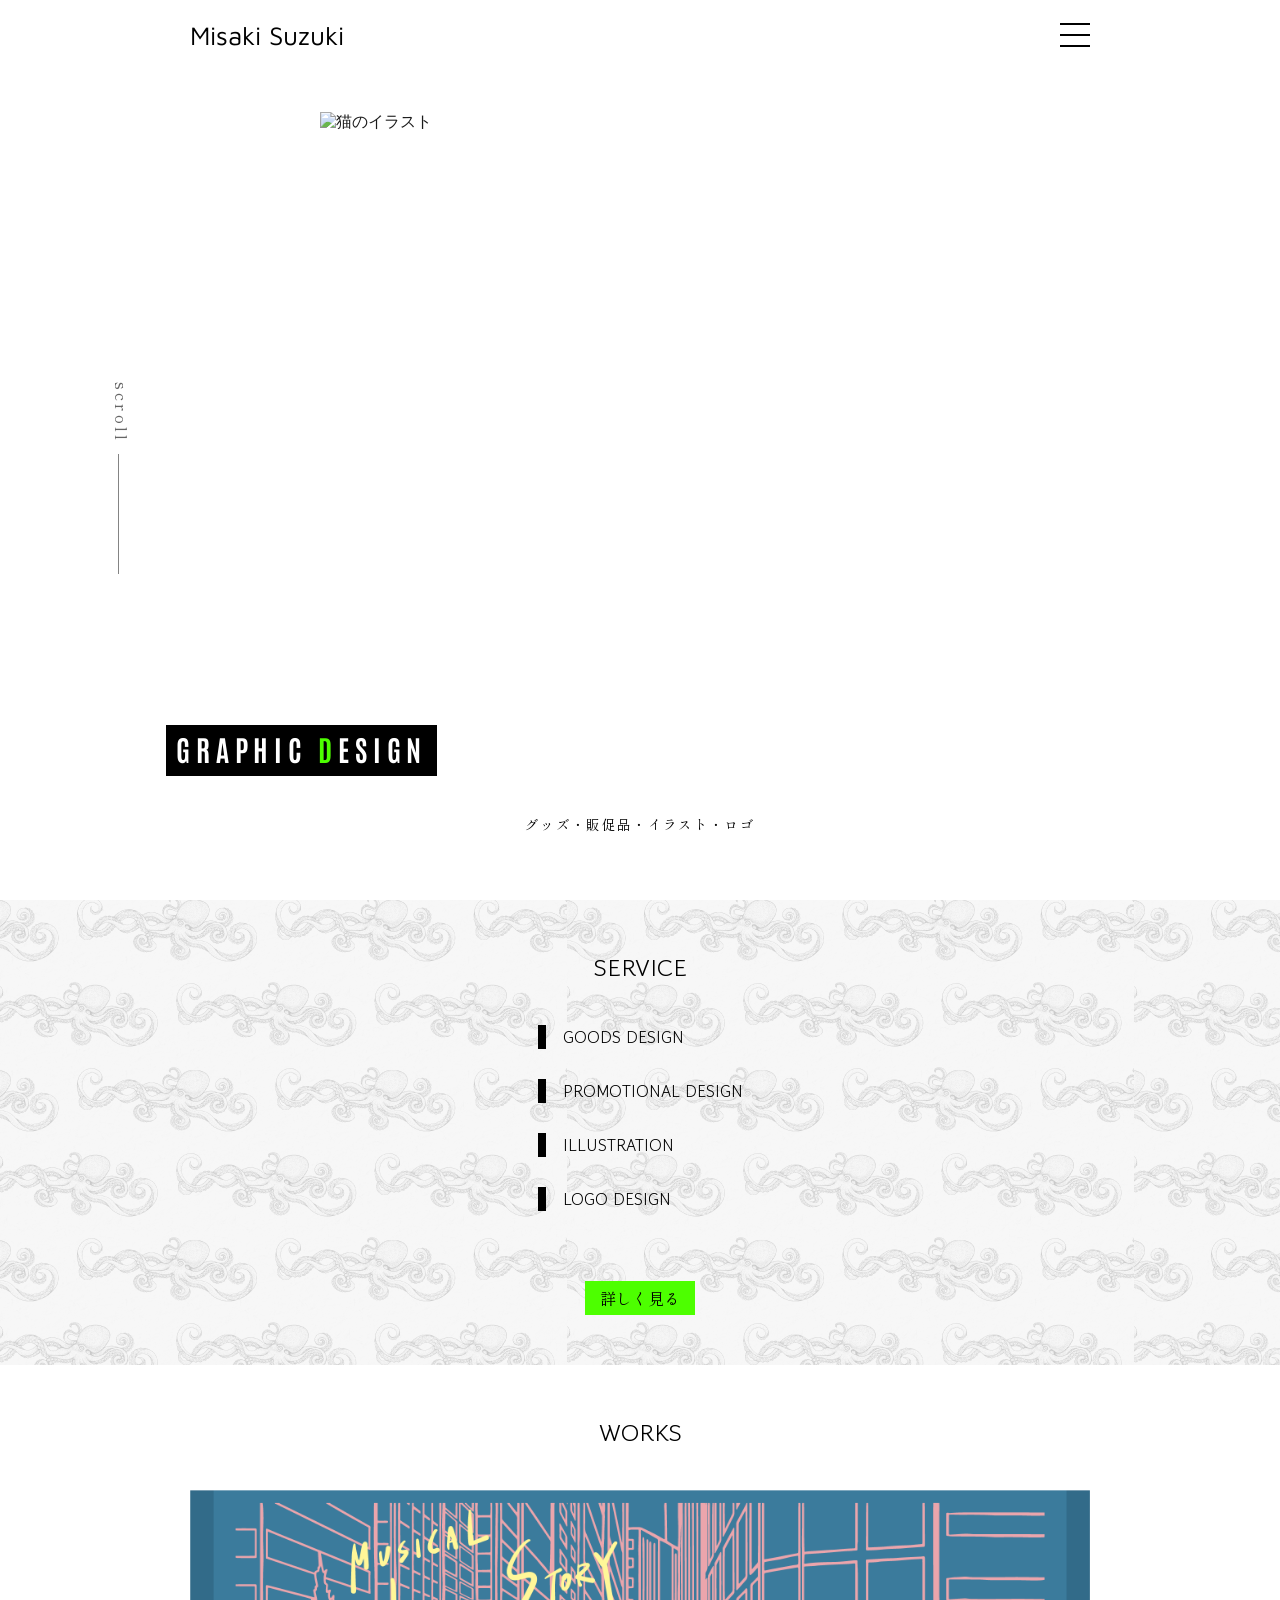
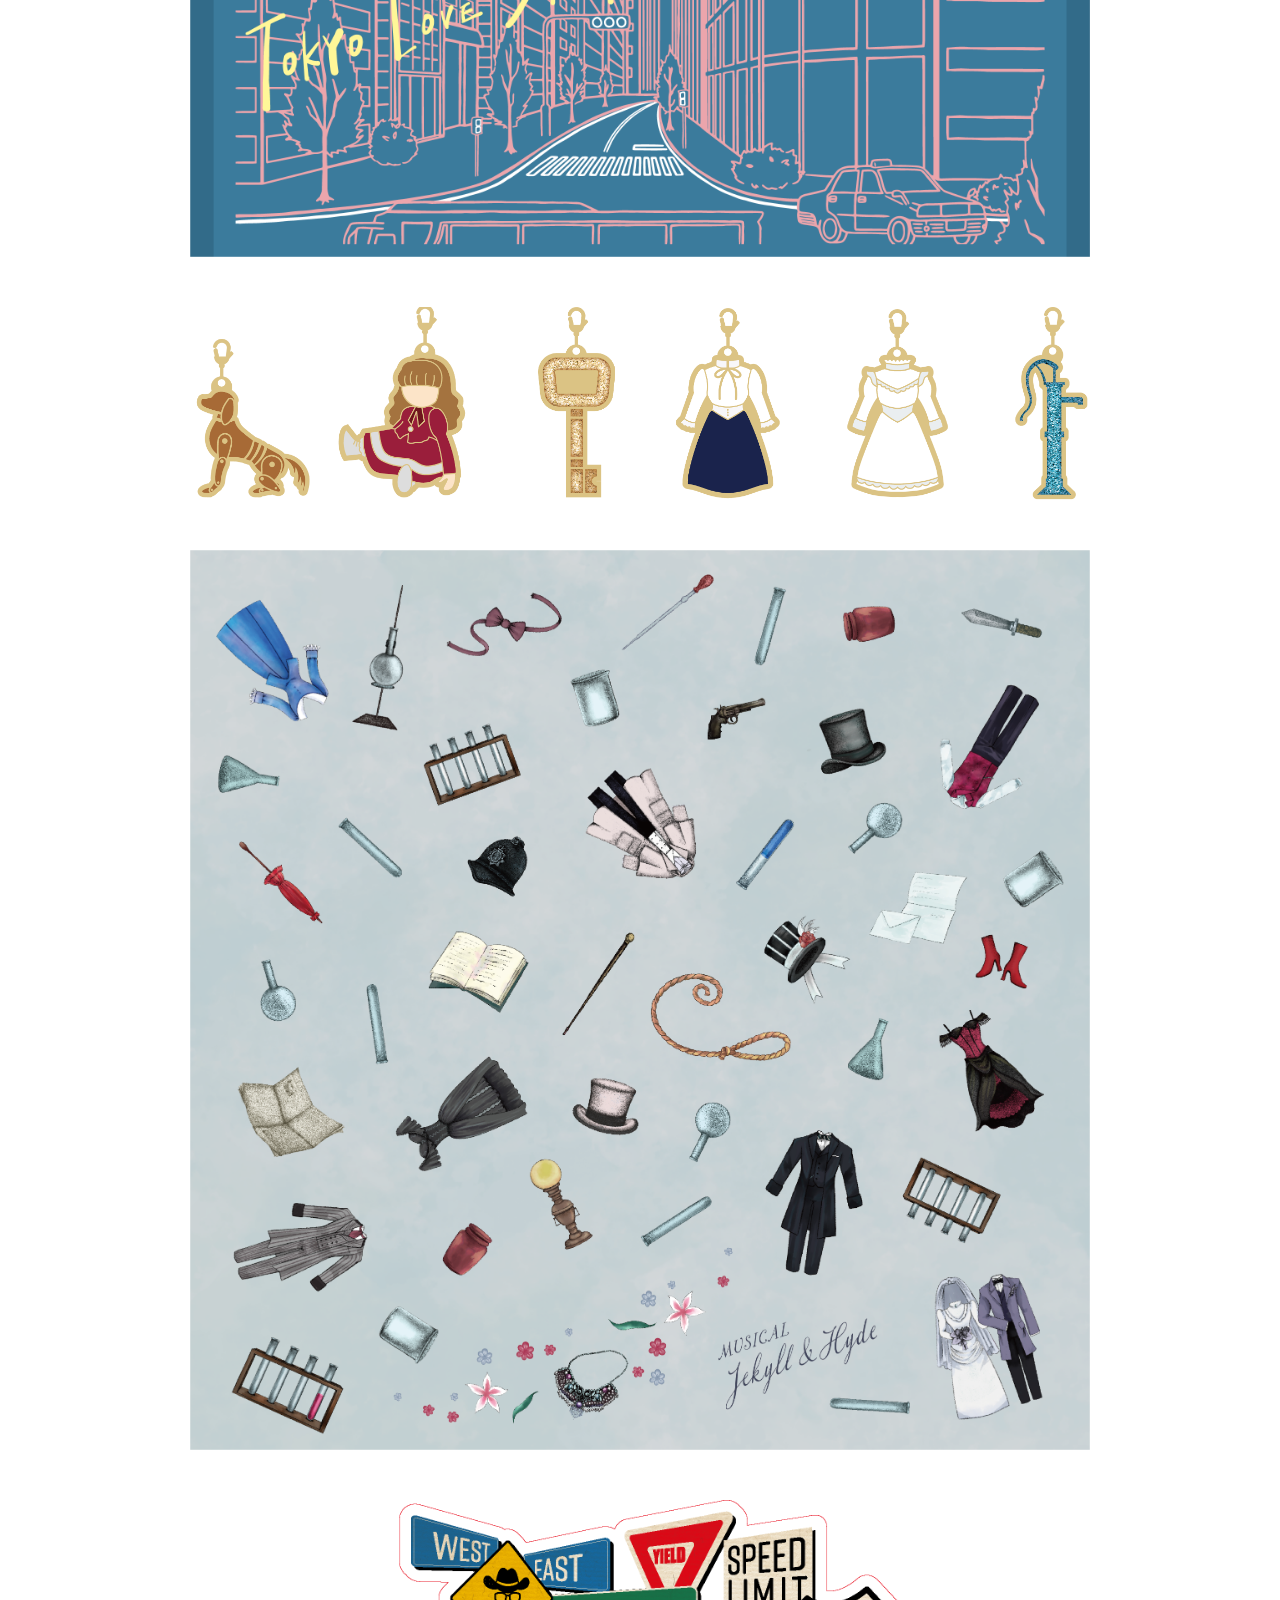
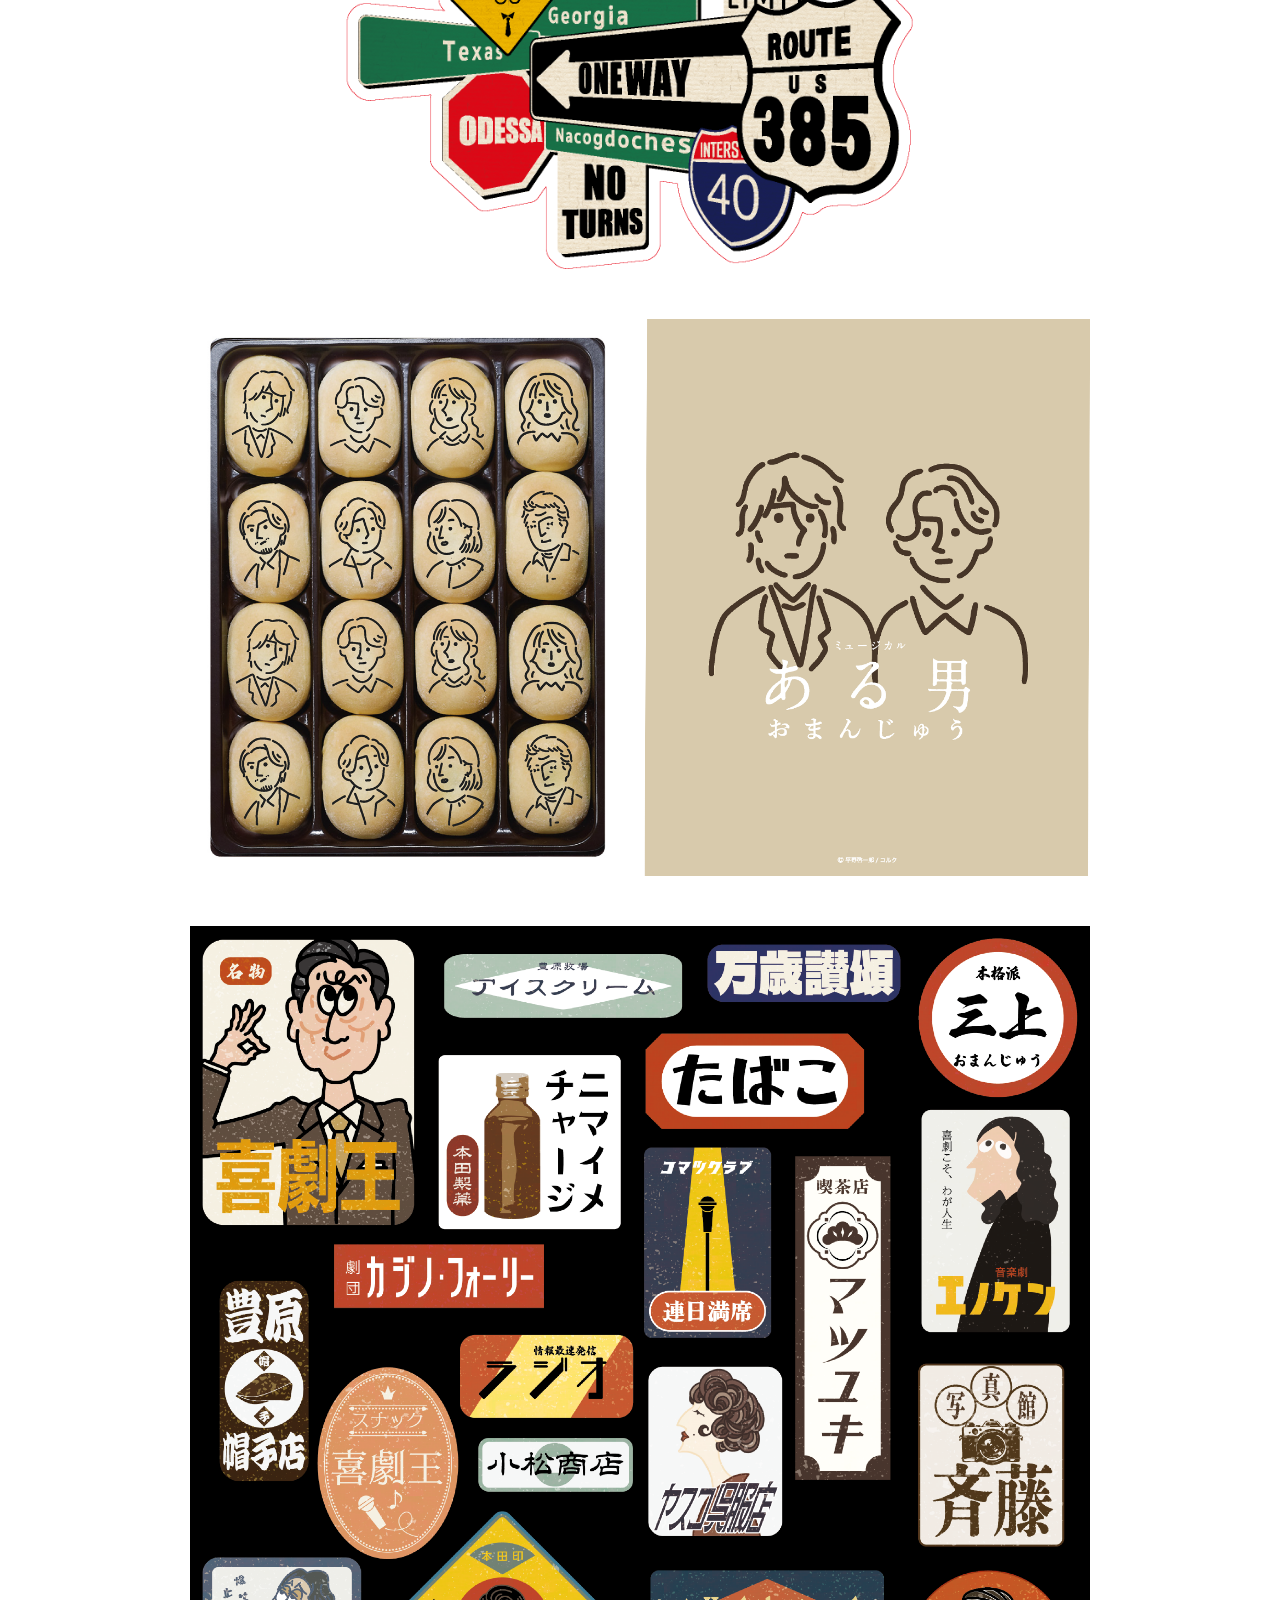
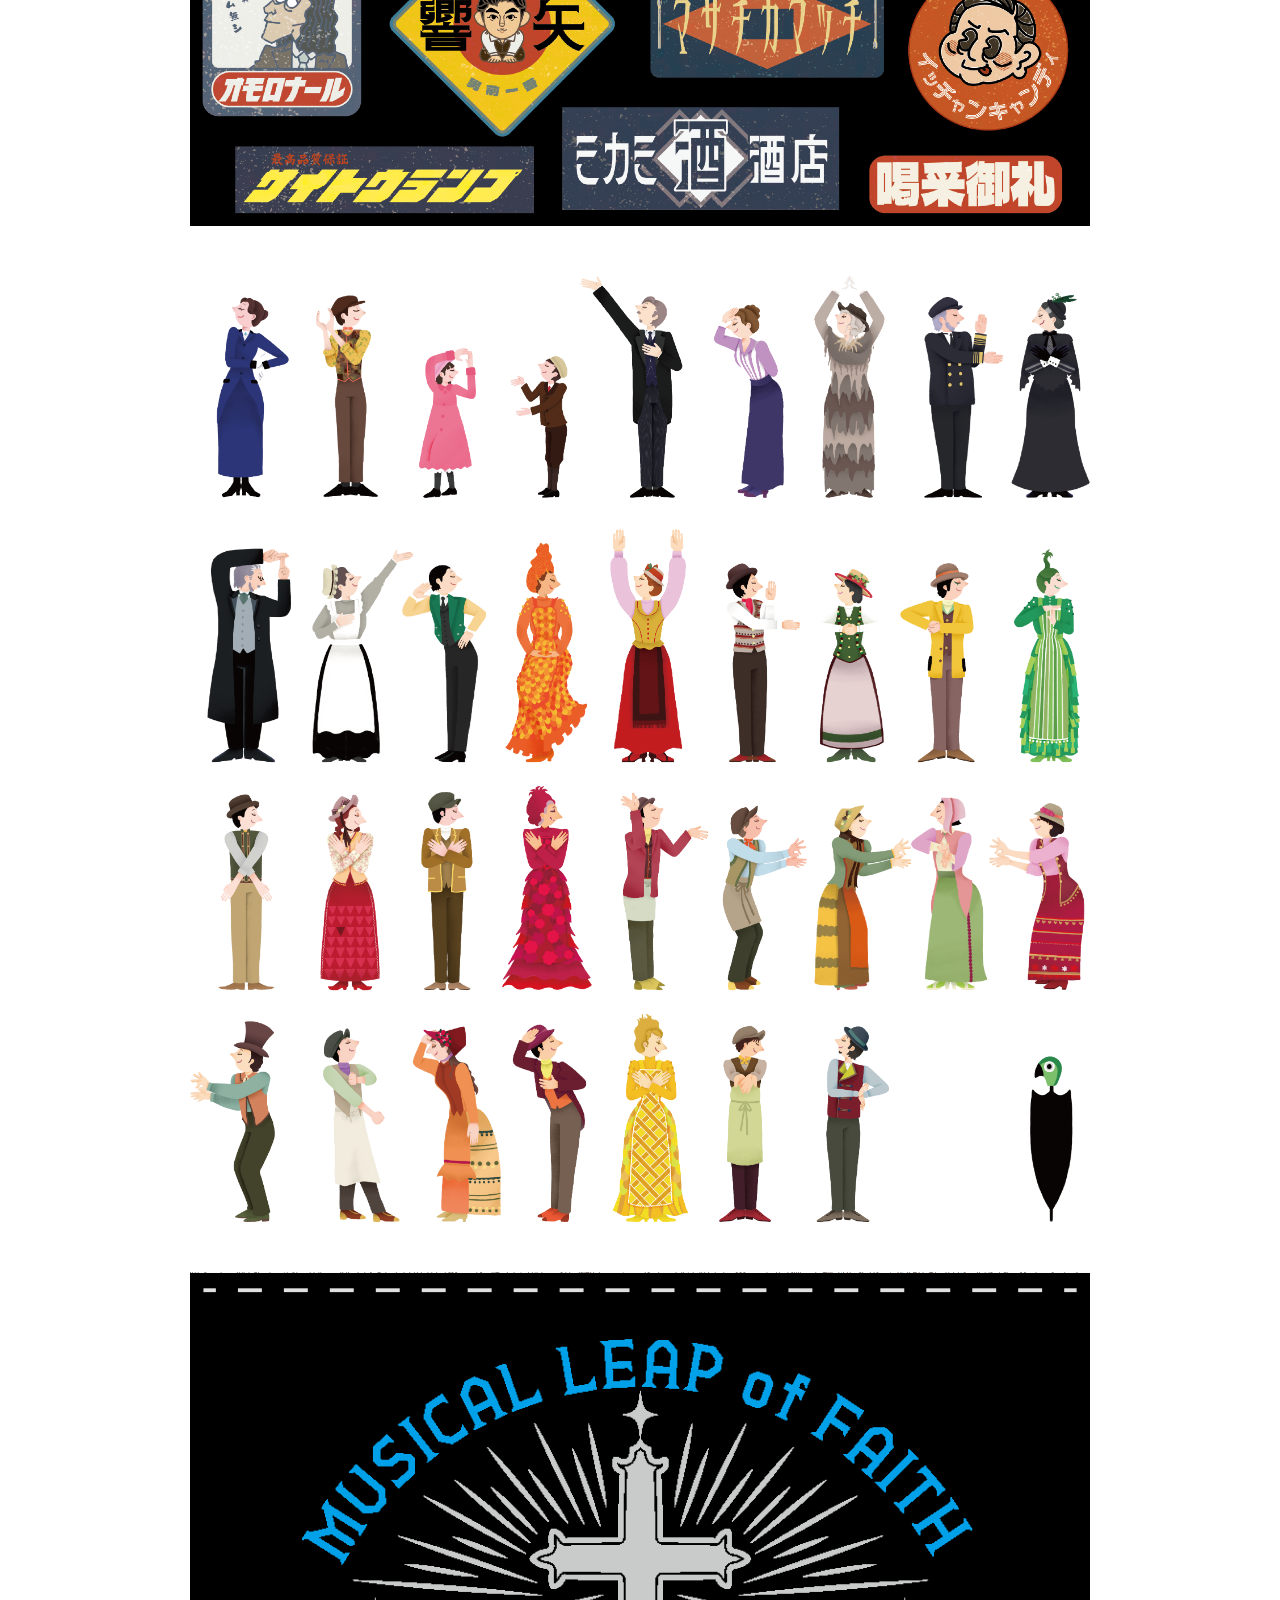
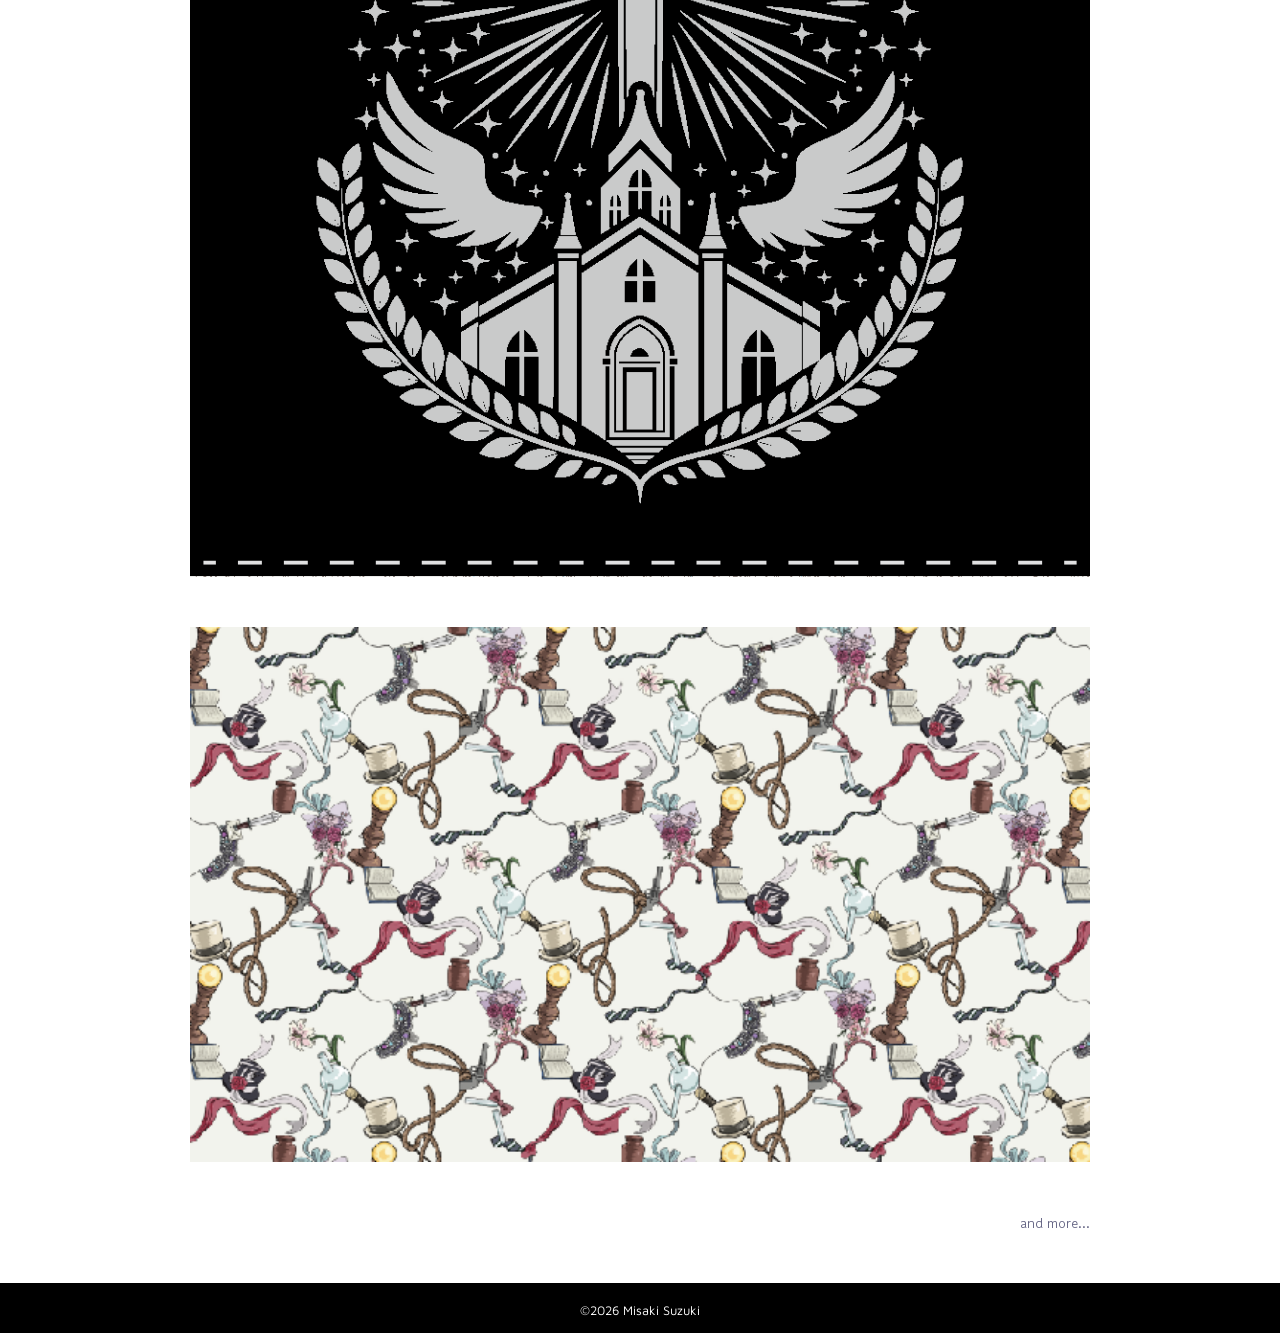
==== index.html @ 07733f3e "Add files via upload" ====
<!DOCTYPE html>
<html lang="ja">
<head>
	<meta charset="UTF-8">
	<meta name="viewport" content="width=device-width, initial-scale=1.0">
	<meta name="description" content="">
	<meta name="keywords" content="">
	<title>Misaki Suzuki</title>

	<!-- Google Font -->
	<link href="https://fonts.googleapis.com/css2?family=Maven+Pro:wght@400..900&family=Source+Sans+3:ital,wght@0,200..900;1,200..900&family=Antonio:wght@100..700&family=Gowun+Dodum&family=Shippori+Mincho&family=Bellefair&display=swap" rel="stylesheet">

	<script src="https://kit.fontawesome.com/6f34c24e6b.js" crossorigin="anonymous"></script>
	<link rel="stylesheet" href="css/sryle.css">
</head>

<body>
	<!-- ＊＊＊＊＊＊＊＊＊＊＊＊ヘッダー領域＊＊＊＊＊＊＊＊＊＊＊＊ -->
	<header class="header">
		<div class="common-container header-container">
			<div class="site">
				<a href="index.html">
					<h1 class="font-maven">Misaki&nbsp;Suzuki</h1>
				</a>
			</div><!--/.site-->

			<nav class="main-nav" id="main-nav">
				<ul>
					<li><a href="index.html">Home</a></li>
					<li><a href="#service">Service</a></li>
					<li><a href="#works">Works</a></li>
					<li><a href="about.html">About</a></li>
					<li><a href="#flow">制作のながれ</a></li>
					<li><a href="contact/index.html">お問い合わせ</a></li>
				</ul>
			</nav>

			<button class="nav-btn" id="nav-btn">
				<a href="https://www.instagram.com/msk_artworks/"><i class="fa-brands fa-instagram"></i></a>
				<div class="hamburger">
					<span></span>
					<span></span>
					<span></span>
				</div>
			</button><!--/.nav-btn-->
		</div><!-- /.header-container -->
	</header>
	<!-- ＊＊＊＊＊＊＊＊＊＊＊＊ヒーロー領域＊＊＊＊＊＊＊＊＊＊＊＊ -->
	<section class="hero">
		<div class="hero-image-container">
			<img src="images/hero.jpg" alt="猫のイラスト" class="hero-image">
		</div>
		<div class="title-bnr">
			<span class="font-antonio">
				GRAPHIC&nbsp;<span class="font-antonio accent-green">D</span>ESIGN
			</span>
		</div>
		<p class="sub-text">
			グッズ・販促品・イラスト・ロゴ
		</p>

		<div class="scroll">
  		<span>scroll</span>
  	</div>
	</section><!--/.hero-->


	<!-- ＊＊＊＊＊＊＊＊＊＊＊＊サービス内容＊＊＊＊＊＊＊＊＊＊＊＊ -->
	<section class="service" id="service">
		<div class="common-container">
			<h2 class="font-gowun">
				SERVICE
			</h2>
			<ul class="service-list">
				<li>
					<a href="">
						<span class="font-gowun">GOODS&nbsp;DESIGN</span>
					</a>
				</li>
				<li>
					<a href="">
						<span class="font-gowun">PROMOTIONAL&nbsp;DESIGN</span>
					</a>
				</li>
				<li>
					<a href="">
						<span class="font-gowun">ILLUSTRATION</span>
					</a>
				</li>
				<li>
					<a href="">
						<span class="font-gowun">LOGO&nbsp;DESIGN</span>
					</a>
				</li>
			</ul>
			<div class="service-btn">
				<a href="#" class="font-shippori">詳しく見る</a>
			</div>
		</div>
	</section>


	<!-- ＊＊＊＊＊＊＊＊＊＊＊＊実績一覧＊＊＊＊＊＊＊＊＊＊＊＊ -->	<section class="works" id="works">
		<div class="common-container">
			<h2 class="font-gowun">WORKS</h2>
			
			<div class="works-item">
				<img src="images/TLS_towel.webp" alt="">
				<img src="images/MW2022_charm.webp" alt="">
				<img src="images/JH2023_handkerchief.webp" alt="">
				<img src="images/odessa2024_sticker.webp" alt="">
				<img src="images/aman2025_omanju.webp" alt="">
				<img src="images/enoken2025_bag.webp" alt="">
				<img src="images/MP2026_goods.webp" alt="">
				<img src="images/LOF2026.webp" alt="">
				<img src="images/J&H2026_handkerchief.webp" alt="">
			</div>

			<div class="more-link">
				<a href="#" class="font-gowun">and more...</a>
			</div>
		</div>
	</section>
	


		<!-- ＊＊＊＊＊＊＊＊＊＊＊＊制作の流れ＊＊＊＊＊＊＊＊＊＊＊＊ -->
	<!-- <section class="flow" id="flow">
		<div class=" flow common-container">
			<h2 class="font-shippori">
				制作の流れ
			</h2>
			<div class="process-items">
				<p>
					1. 説明が入ります
				</p>
				<p>
					2. 説明が入ります
				</p>
				<p>
					3. 説明が入ります
				</p>
				<p>
					4. 説明が入ります
				</p>
			</div>
		</div>
		
	</section> -->

	<!-- ＊＊＊＊＊＊＊＊＊＊＊＊CV（お問い合わせ）＊＊＊＊＊＊＊＊＊＊＊＊ -->
	<!-- <section class="cv-section">
  <div class="cv-container">
    <p class="cv-text">
			お気軽に<br>
			お問い合わせください
		</p>
    <div class="cv-btn-wrap">
      <a href="contact/index.html" class="cv-btn">無料見積</a>
    </div>
  </div>
</section> -->


	<!-- ＊＊＊＊＊＊＊＊＊＊＊＊フッター領域＊＊＊＊＊＊＊＊＊＊＊＊ -->
	<footer class="footer">
		<div class="footer-container">
			<p class="copyright">&copy;2026&nbsp;Misaki&nbsp;Suzuki</p>
		</div>
	</footer>

	<!-- ＊＊＊＊＊＊＊＊＊＊＊＊Topに戻るボタン＊＊＊＊＊＊＊＊＊＊＊＊ -->
	<a href="#top" class="back-to-top font-bellefair">
		<span>Back to</span>
		<span>TOP</span>
	</a>

	<!-- ＊＊＊＊＊＊＊＊＊＊＊＊JavaScript読み込み＊＊＊＊＊＊＊＊＊＊＊＊ -->
	<script src="js/script.js"></script>
</body>
</html>
---- css/sryle.css ----
@charset "utf-8";

/* =========================================================
		基本項目
========================================================= */

html {
	scroll-behavior: smooth;
  /* アンカーリンクでヘッダーの高さ分を考慮して飛ぶ */
  scroll-padding-top: 70px;
}
* {
	padding: 0;
	margin: 0;
	box-sizing: border-box;
}
body, html {
	margin: 0;
	padding: 0;
	background-color: #fff;
	font-family: "Maven Pro", sans-serif;
}
.common-container {
	width: min(85%, 900px);
	margin: 0 auto;
}
h2 {
  text-align: center;
}
img {
	display: block;
}
a {
	text-decoration: none;
}
li {
  list-style-type: none;
  padding-left: 0;
}
p,
span {
  font-family: "Shippori Mincho", serif;
}


/* =========================================================
	フォント部分指定
	========================================================= */

/* Source Sans */
.font-SS {
  font-family: "Source Sans 3", sans-serif;
}
/* Maven Pro */
.font-maven {
  font-family: "Maven Pro", sans-serif;
}
/* Antonio */
.font-antonio {
  font-family: "Antonio", sans-serif;
}
/* Shippori-Mincho */
.font-shippori {
  font-family: "Shippori Mincho", serif;
  font-weight: 400;
  font-style: normal;
}
/* Gowun-dodum-regular */
.font-gowun {
  font-family: "Gowun Dodum", sans-serif;
  font-weight: 400;
  font-style: normal;
}
.font-bellefair {
  font-family: "Bellefair", serif;
  font-weight: 400;
  font-style: normal;
}


/* =========================================================
	ヘッダー領域
	========================================================= */
.header {
	height: 70px;
	background: #fff;
	position: sticky;
	top: 0;
	z-index: 100;
}
.header a {
		color: #000;
		line-height: 100%;
}
.header h1 {
	font-size: 26px;
	font-weight: 400;
}
.header-container {
	display: flex;
	justify-content: space-between;
	align-items: center;
	height: 100%;
}

.site {
	width: 10rem;
}


/* =========インスタ・ハンバーガーメニュー========= */
.nav-btn {
	display: flex;
	gap: 15px;
	padding: 0;
	border: none;
	outline: none;
	background-color: transparent;
	cursor: pointer;
	color: #000;
	font-size: 25px;
}

  /* ボタンの中のハンバーガー容器 */
.hamburger {
  position: relative;
  width: 30px;
  height: 24px;
  display: inline-block;
  vertical-align: middle;
}

/* 3本の線の共通スタイル */
.hamburger span {
  position: absolute;
  left: 0;
  width: 100%;
  height: 2px;
  background-color: #000000; /* 既存のテキスト色に合わせる */
  transition: all 0.4s; /* アニメーションの速度 */
}

/* 各線の位置 */
.hamburger span:nth-child(1) { top: 0; }
.hamburger span:nth-child(2) { top: 11px; }
.hamburger span:nth-child(3) { top: 22px; }

/* -----------------------------------------
   is-open（開いた時）の動き
   ----------------------------------------- */

/* 1本目：45度回転して「右下がり」の線に */
.is-open .hamburger span:nth-child(1) {
  transform: translateY(11px) rotate(45deg);
}

/* 2本目：透明にして消す */
.is-open .hamburger span:nth-child(2) {
  opacity: 0;
}

/* 3本目：-45度回転して「右上がり」の線に */
.is-open .hamburger span:nth-child(3) {
  transform: translateY(-11px) rotate(-45deg);
}


/* =========ナビゲーションメニュー========= */
/* 初期状態（隠しておく） */
.main-nav {
  position: fixed;
  top: 70px; /* ヘッダーの高さ */
  right: -100%; /* 画面の右外に飛ばす */
  width: 100%;
  height: calc(100vh - 70px);
  background: rgba(255, 255, 255, 0.9); /* ヘッダーと同じ色味 */
  transition: right 0.3s; /* 動きを滑らかに */
  z-index: 99;
}
/* ボタンが押された時（JavaScriptでこのクラスを付与する） */
.main-nav.is-open {
  right: 0; /* 画面内に戻す */
}
.main-nav ul {
  list-style: none;
  padding: 40px;
  text-align: center;
}
.main-nav ul li {
  margin-bottom: 30px;
}



/* =========================================================
	トップページ（ヒーロー領域）
	========================================================= */
.hero {
    position: relative;
    width: 100%;
    height: 100vh;
		height: calc(100vh - 70px);
		overflow: hidden;
		display: block;
}
/* --- 1. ヒーロー画像（右端ぴったり） --- */
.hero-image-container {
    position: absolute;
    top: 5%; /* 上部の余白 */
    right: 0;  /* 右端に固定 */
    width: 75%; /* 画面の75%を占めるサイズ */
    height: 75%;
    overflow: hidden;
}
.hero-image {
    width: 100%;
    height: 100%;
    object-fit: cover; /* 枠に合わせて切り抜き */
    display: block;
    
    /* 右からふわっとスライドイン */
    opacity: 0;
    transform: translateX(100px);
    animation: slideInRight 2s cubic-bezier(0.25, 0.46, 0.45, 0.94) forwards;
}
@keyframes slideInRight {
    to {
        opacity:0.9;
        transform: translateX(0);
    }
}
/* --- 2. GRAPHIC DESIGN（白四角＋型抜き文字） --- */
.title-bnr {
    position: absolute;
    left: 13%;   /* 左からの位置（画像と少し重なるように） */
    bottom: 15%;
    z-index: 10;
    
    background-color: #000;
    padding: 10px;
    min-width: 200px;
    text-align: center;
    /* アニメーション：下から上へマスク解除 */
    clip-path: inset(100% 0 0 0); 
    animation: revealUp 1.2s ease-out forwards;
    animation-delay: 0.5s;
}
.title-bnr span {
    font-size: 1.8rem;
    font-weight: 900;
    letter-spacing: 0.2em;
    /* 型抜きに見せるため、文字色を背景色と同じにする */
    color: #ffffff;
    display: inline-block;
    line-height: 1;
}
.title-bnr span.accent-green {
  color: #4dff00;
}
@keyframes revealUp {
    to { clip-path: inset(0 0 0 0); }
}
/* --- 3. サブテキスト --- */
.sub-text {
    position: absolute;
    bottom: 8%;
    width: 100%;
    text-align: center;
    color: #000000;
    font-size: 0.85rem;
    letter-spacing: 0.1em;
    opacity: 0;
    animation: fadeIn 1.5s ease-out forwards;
    animation-delay: 1.5s;
}
@keyframes fadeIn {
    to { opacity: 1; }
}


/* スクロールダウン */
.scroll {
  position: absolute;
  left: 8%;           /* 画像の左側に配置 */
  bottom: 55%;           /* 画像の横あたりに来るように調整 */
  writing-mode: vertical-rl;
  color: #000000;
	opacity: .6;
  font-size: 1rem;
  letter-spacing: 0.2em;
  z-index: 20;
	height: auto;
}
/* 文字（span）だけを右に3pxずらす */
.scroll span {
  display: inline-block;
  padding-left: 8px;
}

/* 線のアニメーション部分 */
.scroll::before {
  content: "";
  position: absolute;
  left: 0;
  right: 0;
  margin: auto;
  bottom: -130px;     /* 文字の下に配置 */
  width: 1px;
  height: 120px;
  background-color: #000;
	opacity: .8;
  transform-origin: top;
  animation: scroll 3s infinite;
}

/* 線のアニメーション */
@keyframes scroll {
  0% {
    transform: scale(1, 0);
    transform-origin: 0 0;
  }
  50% {
    transform: scale(1, 1);
    transform-origin: 0 0;
  }
  51% {
    transform: scale(1, 1);
    transform-origin: 0 100%;
  }
  100% {
    transform: scale(1, 0);
    transform-origin: 0 100%;
  }
}

/* =========================================================
トップページ（サービス内容）
	========================================================= */
.service {
  position: relative; /* 擬似要素の位置の基準にします */
  padding: 50px 30px;
  text-align: center;
  overflow: hidden;   /* 背景のはみ出し防止 */
}
/* 背景画像専用のレイヤーを作成 */
.service::before {
  content: "";
  position: absolute;
  top: 0;
  left: 0;
  width: 100%;
  height: 100%;
  
  /* 背景画像の設定 */
  background-image: url("../images/pattern_octopus.webp");
  background-repeat: repeat;
  
  /* モノクロ & 透明度の設定 */
  filter: grayscale(100%); /* 完全なモノクロ化 */
  opacity: 0.3;            /* 不透明度 0.3 */
  
  z-index: 0;              /* 一番背面に配置 */
}
.service h2 {
  color: #000000;
}
.service-list {
  list-style: none;
  padding: 0;
  margin: 40px auto;
  display: inline-block; /* 左揃えのリストを中央に寄せる */
  text-align: left;      /* テキストと黒棒は左揃え */
}
.service-list li {
  position: relative;
  font-family: "Gowun Dodum", sans-serif;
  color: #000000;
  margin-bottom: 30px;
  padding-left: 25px;    /* 黒い縦棒のスペース確保 */
  display: flex;
  align-items: center;
}
.service-list li::before {
content: "";
  position: absolute;
  left: 0;
  top: 50%;
  transform: translateY(-50%);
  width: 8px;           /* 縦棒の太さ */
  height: 24px;          /* 縦棒の高さ */
  background-color: #000000; /* 黒い長方形 */
}
.service-list li a {
  color: #000000;
}
/* 中身の文字やボタンを背景の上（手前）に表示させる設定 */
.service > * {
  position: relative;
  z-index: 1;
}

/* ==========「詳しく見る」ボタン========== */
.service-btn a {
  background-color: #4dff00;
  color: #000000;
  padding: 5px 15px;
  display: inline-block;
  transition: opacity .3s;
}
.service-btn a:hover {
  opacity: .8;
}


/* =========================================================
トップページ（実績一覧）
	========================================================= */
.works {
  background-color: #fff; /* 背景は白 */
  padding: 50px 0;
  text-align: center;
}
.works h2 {
  margin-bottom: 40px;
  color: #000000;
}
.works-item img {
  width: 100%;
  margin-bottom: 50px;
}
/* and more... の位置 */
.more-link {
  text-align: right;
  max-width: 900px;
  margin: 30px auto 0;
}
.more-link a {
  color: #5d5d7e;
  font-size: 0.9rem;
}


/* =========================================================
ABOUTページ
	========================================================= */
.about,
.message {
  background-color: #ffffff;
  padding: 40px 30px;
  text-align: center;
  display: flex;
  flex-direction: column;
  align-items: center;
  gap: 20px;
}
.about h2,
.message h2 {
  color: #000000;
  line-height: 1.2rem;
}
.about span.accent-green {
  color: #4dff00;
}
.my-photo {
  background-color: #fff;
  border: 1px solid #000;
  border-radius: 100%;
  width: 150px;
  height: 150px;
  overflow: hidden; /* 画像のはみ出しをカット */
  margin: 10px 0;
}
.my-photo img {
  width: 100%;
  height: 100%;
  object-fit: cover;
  display: block;
}
.about h3 {
  font-family: "Maven Pro", sans-serif;
  font-size: 1.5em;
  font-weight: 400;
}
.sub {
  font-size: .8em;
}
/* 経歴リスト（左右並び） */
.history-list {
  width: 90%;
  max-width: 420px; /* スマホ・PCで綺麗に収まる幅 */
  margin-top: 40px;
  display: flex;
  flex-direction: column;
  gap: 15px;
  text-align: left;
}

.history-item {
  display: grid;
  grid-template-columns: 40px 1fr; /* 年号の幅を固定し、右側を可変に */
  gap: 10px;
  align-items: start;
  font-size: 0.7em;
  line-height: 1.7;
}

.history-item .year {
  font-family: "Maven Pro", sans-serif;
  color: #333333;
  padding-top: 1px; /* テキストの高さ微調整 */
}

.history-item .detail p {
  margin: 0;
  color: #333333;
}

/* =========================================================
トップページ（制作の流れ）
	========================================================= */
.flow {
	background-color: #d9d9d9;
  padding: 30px 0px 80px;
  text-align: center;
  display: flex;
  flex-direction: column;
  align-items: center;
  gap: 30px;
}
.flow h2 {
  background-color: #6e6e97;
  padding: 5px 15px;
  color: #fff;
  font-size: 1em;
}
.process-items {
  display: flex;
  flex-direction: column;
  gap: 20px;
  width: 100%;
}
.process-items p {
  background-color: #fff;
  color: #5d5d7e;
  padding: 30px 20px;
  border-radius: 20px;
}


/* =========================================================
トップページ（お問い合わせカード）
	========================================================= */
/* CVコンテナ本体 */
.cv-section {
  max-width: 500px; /* コンテナの幅 */
  margin: 0 auto;
  padding: 0 20px;
}

.cv-container {
  background-color: #fff;
  padding: 15px;
  text-align: center;
  box-shadow: 0 10px 30px rgba(0, 0, 0, 0.1);
  /* 半分上に飛び出させる */
  max-width: 70%;
  margin: 0 auto;
  transform: translateY(-50%);
  position: relative;
  z-index: 100;
}

/* テキストとボタンのスタイル */
.cv-text {
  font-size: 1rem;
  margin-bottom: 10px;
  color: #2b2b3f;
}
.cv-btn {
  display: inline-block;
  background-color: #f8c3cd; /* ピンク */
  color: #6e6e97;
  padding: 10px 20px;
  border-radius: 50px; /* カプセル型 */
  font-weight: bold;
  font-size: 1.1rem;
  transition: transform 0.3s;
}
.cv-btn:hover {
  transform: scale(1.05);
}



/* =========================================================
フッター領域
	========================================================= */
.footer {
  background-color: #000000;
  height: 50px;
}
.footer-container {
  width:90%;
  margin: 0 auto;
  max-width: 900px;
  text-align: center;
  color: #ffffff;
  font-size: .8rem;
  height: 100%;
  position: relative;
}
.copyright {
  font-family: "Maven Pro", sans-serif;
  position: absolute;
  width: 100%;
  bottom: 15px;
}

  /* ==========「TOPに戻る」ボタン========== */
  .back-to-top {
  position: fixed;
  right: 20px;
  bottom: 20px;
  width: 65px;
  height: 65px;
  background-color: #000000;
  color: #ffffff;
  border-radius: 50%;
  transition: opacity 0.5s, visibility 0.5s; /* ふわっとさせる */
  opacity: 0;
  visibility: hidden;
  
  /* 中の文字を中央に寄せる */
  display: flex;
  flex-direction: column;
  justify-content: center;
  align-items: center;
  text-align: center;
  text-decoration: none;
  
  font-size: 0.7rem;
  line-height: 1.2;
  z-index: 1000;

}
/* 「TOP」の文字だけ少し大きく */
.back-to-top span:last-child {
  font-size: 1.1rem;
}
/* スクロールした時にJSで付与するクラス */
.back-to-top.is-show {
  opacity: 1;
  visibility: visible;
}
@media (min-width:768px) {
  .back-to-top {
    right: 40px;
    bottom: 40px;
    width: 80px;
    height: 80px;

    font-size: 1rem;
    line-height: 1.2;
  }
  .back-to-top span:last-child {
    font-size: 1.3rem;
  }
  .back-to-top:hover {
    transform: translateY(-5px);
    opacity: 0.9;
}
}


/* =========================================================
お問い合わせページ（フォーム）
	========================================================= */
.contact-section {
  padding: 40px 30px;
  color: #000000;
  background-color: #ededed;
}
.contact-wrapper {
  max-width: 600px;
  margin: 0 auto;
  background-color: #ededed;
}
.section-subtitle {
  text-align: center;
  margin: 20px 30px;
  line-height: 1.5rem;
  font-size: .8rem;
}
/* ---------------フォームの入力エリア--------------- */
#contact label {
  font-family: "Shippori Mincho", serif;
  font-weight: 500;
}
.form-group {
  margin-bottom: 25px;
}
.form-group label {
  display: block;
  font-weight: bold;
  font-size: 0.9rem;
  margin-bottom: 8px;
}
.form-group label span {
  background: #4dff00; /* 必須の印 */
  color: #000;
  font-size: 0.7rem;
  padding: 2px 6px;
  border-radius: 3px;
  margin-left: 10px;
  vertical-align: middle;
}
input[type=text],
input[type=email],
select,
textarea {
  width: 100%;
  padding: 12px;
  border: 1px solid #ccc;
  border-radius: 4px;
  background-color: rgba(255, 255, 255, 0.8);
  font-size: 1rem;
  box-sizing: border-box;
  outline: none;
}
/* フォーカス時の枠線を少しだけ強調 */
textarea#message:focus,
input:focus,
select:focus {
  border-color: #333;
}
/* 欄内（記入例）のフォント指定 */
#type {
  font-family: serif;
  color: #2b2b3f;
}
.contact-form {
  margin-top: 30px;
}
.contact-form ::-moz-placeholder {
  font-family: serif;
  color: #999;
  opacity: 1; /* Firefox対策 */
}
.contact-form ::placeholder {
  font-family: serif;
  color: #999;
  opacity: 1; /* Firefox対策 */
}
/* ブラウザごとの個別の記述（念のため） */
.contact-form input::-webkit-input-placeholder,
.contact-form textarea::-webkit-input-placeholder {
  font-family: serif;
  color: #999;
}
.contact-form input::-moz-placeholder,
.contact-form textarea::-moz-placeholder {
  font-family: serif;
  color: #999;
}
.contact-form input:-ms-input-placeholder,
.contact-form textarea:-ms-input-placeholder {
  font-family: serif;
  color: #999;
}

/* ---------- お問い合わせ内容セレクトの装飾 ----------- */
select {
  /* ブラウザ標準の矢印を消す */
  -webkit-appearance: none;
  -moz-appearance: none;
  appearance: none;
  padding-right: 40px !important;
  /* 自作の矢印 */
  background-image: url('data:image/svg+xml;charset=utf8,%3Csvg xmlns="http://www.w3.org/2000/svg" viewBox="0 0 24 24" fill="none" stroke="%23333333" stroke-width="2" stroke-linecap="round" stroke-linejoin="round"%3E%3Cpolyline points="6 9 12 15 18 9"/%3E%3C/svg%3E');
  background-repeat: no-repeat;
  background-position: right 15px center;
  background-size: 18px; /* 矢印の大きさ */
  /* 背景色 */
  background-color: rgba(255, 255, 255, 0.8);
}
/* ---------------問い合わせメッセージ本文--------------- */
textarea#message {
  resize: vertical; /* ユーザーは縦方向だけサイズ調整可 */
}
/* ---------------プライバシーポリシー同意チェック--------------- */
/* 元のチェックボックスを隠す */
.form-agreement input[type=checkbox] {
  display: none;
}
/* ラベル全体（クリックしやすく余白をとる） */
.form-agreement label {
  display: inline-flex;
  align-items: center;
  cursor: pointer;
  font-size: 0.8rem;
  line-height: 1.5;
  color: #333;
}
/* チェックボックス（外枠） */
.form-agreement label::before {
  content: "";
  display: inline-block;
  width: 20px;
  height: 20px;
  margin-right: 5px;
  border: 2px solid #ccc;
  border-radius: 4px;
  background: #fff;
  flex-shrink: 0;
  transition: all 0.2s ease;
}
/* チェックが入った時 */
.form-agreement input[type=checkbox]:checked + label::before {
  background-color:  #5d5d7e; /* サイトのアクセントカラー */
  border-color:  #5d5d7e;
}
/* レ点 */
.form-agreement label {
  position: relative;
}
.form-agreement input[type=checkbox]:checked + label::after {
  content: "";
  position: absolute;
  left: 7px;
  top: 2px;
  width: 7px;
  height: 12px;
  border-right: 3px solid #fff;
  border-bottom: 3px solid #fff;
  transform: rotate(45deg); /* 傾けてL字をレ点に見せる */
}
.form-agreement {
  text-align: center;
  font-size: 0.9rem;
}
.form-agreement a {
  color: #2b2b3f;
  border-bottom: 1px solid #2b2b3f;
  padding-bottom: 0.5px;
}

/* ---------------送信ボタン---------------- */
.submit-btn {
  display: block;
  width: 100%;
  max-width: 200px;
  margin: 40px auto;
  padding: 10px;
  background: #f8c3cd;
  color: #333;
  border: none;
  border-radius: 4px;
  font-size: 1rem;
  font-weight: 700;
  cursor: pointer;
  transition: opacity 0.3s;
  box-shadow: 0 8px 20px  #a99ab3;
  /* アニメーション */
  transition: all 0.3s cubic-bezier(0.25, 0.46, 0.45, 0.94);
  border: none;
  cursor: pointer;
  text-align: center;
}
.submit-btn:hover {
  transform: translateY(-2px) scale(1.02);
  box-shadow: 0 8px 15px #908498;
}

/* ---------------説明書き---------------- */
.form-note {
  margin-top: 20px;
  font-family: "Montserrat", sans-serif;
  font-size: 0.8rem;
  color: #5d5d7e;
  line-height: 1.6;
  text-align: center;
}

/*============================================================ 
サンクスページの設定ここから
 ============================================================*/
#thanks img {
  width: 15%;
}

#thanks .container {
  display: flex;
  flex-direction: column;
  align-items: center;
  gap: 50px;
}

/* ---------------TOPへ戻るボタン--------------- */
.thanks2top-btn {
  display: block;
  width: 100%;
  max-width: 200px;
  margin: 0px auto;
  padding: 15px;
  background: linear-gradient(135deg, #F9EBD2 0%, #E2C9A1 50%, #D4AF37 100%);
  color: #333;
  border: none;
  border-radius: 4px;
  font-family: serif;
  font-size: 1rem;
  font-weight: 700;
  cursor: pointer;
  transition: opacity 0.3s;
  box-shadow: 0 8px 20px rgba(180, 150, 100, 0.2);
  border: none;
  cursor: pointer;
  text-align: center;
  /* アニメーション */
  transition: all 0.3s cubic-bezier(0.25, 0.46, 0.45, 0.94);
}

.thanks2top-btn:hover {
  transform: translateY(-2px) scale(1.02);
  box-shadow: 0 8px 20px rgba(180, 150, 100, 0.4);
  filter: brightness(1.05);
}
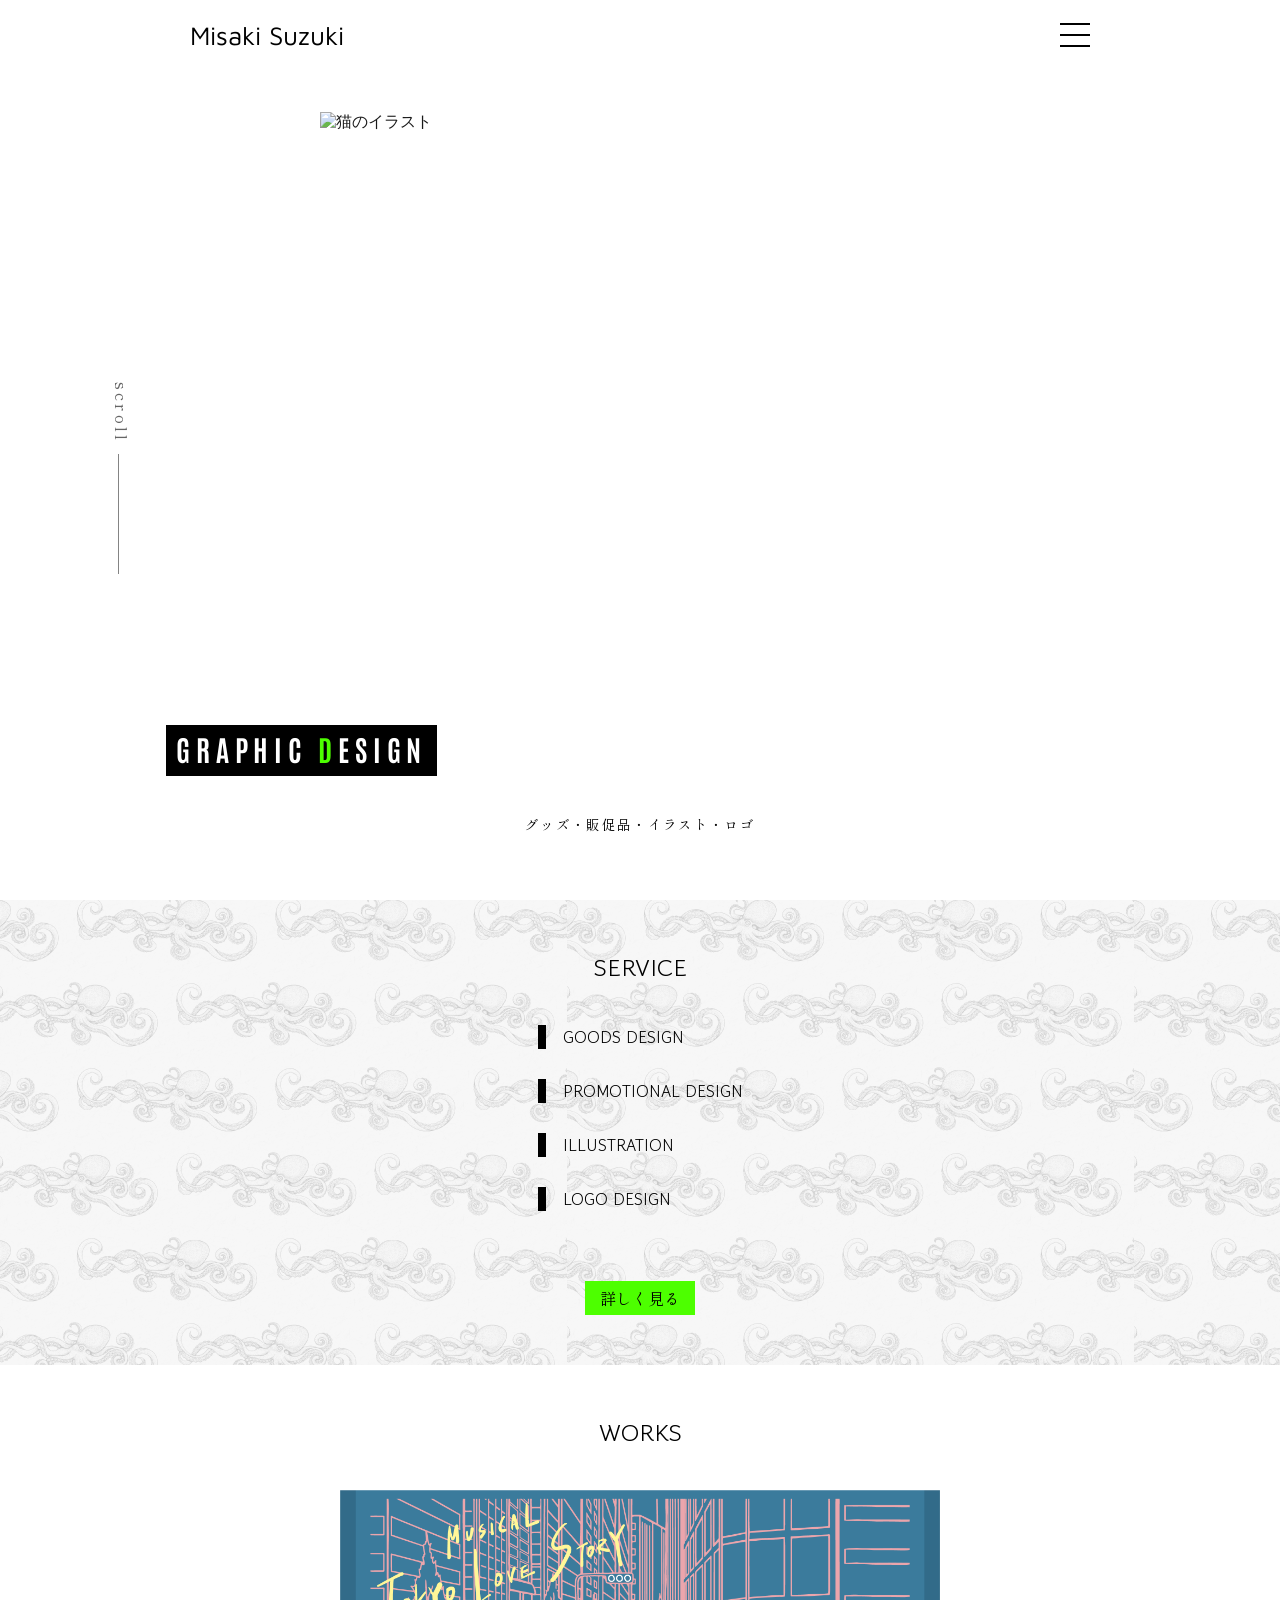
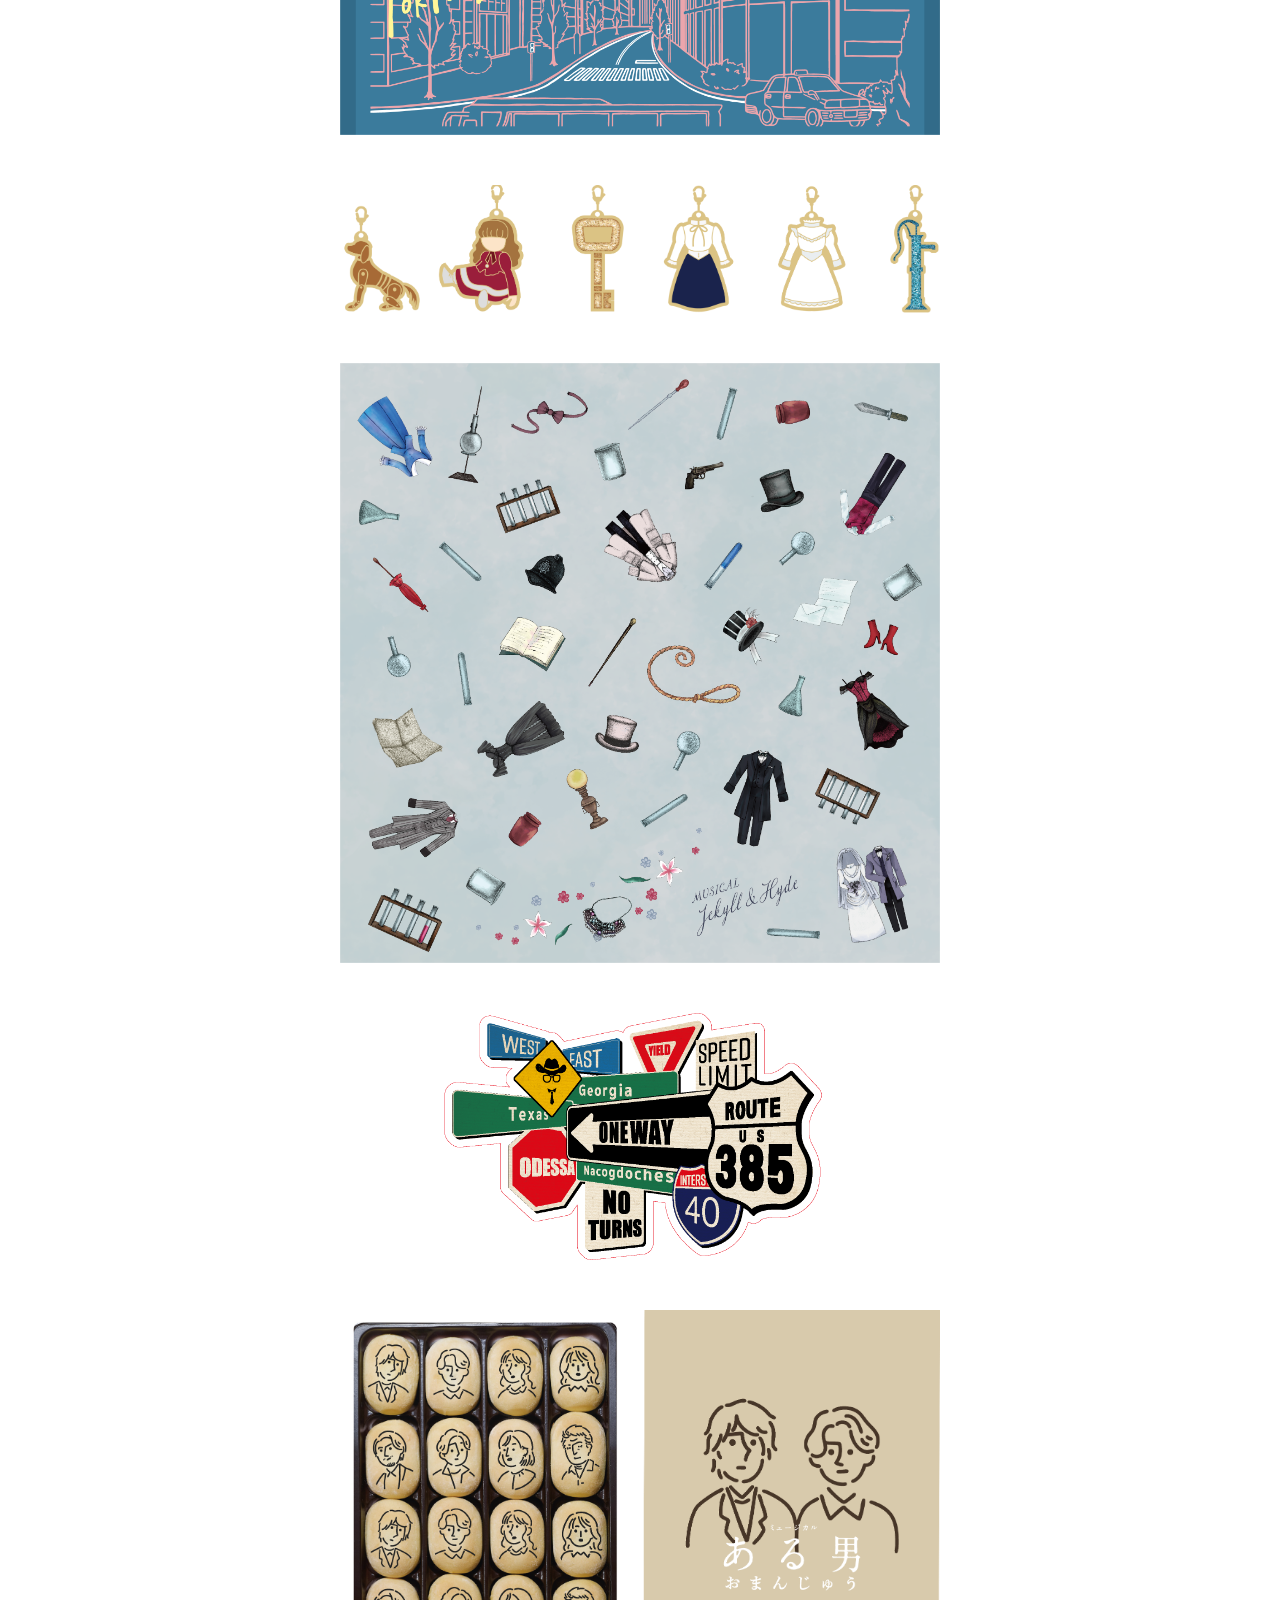
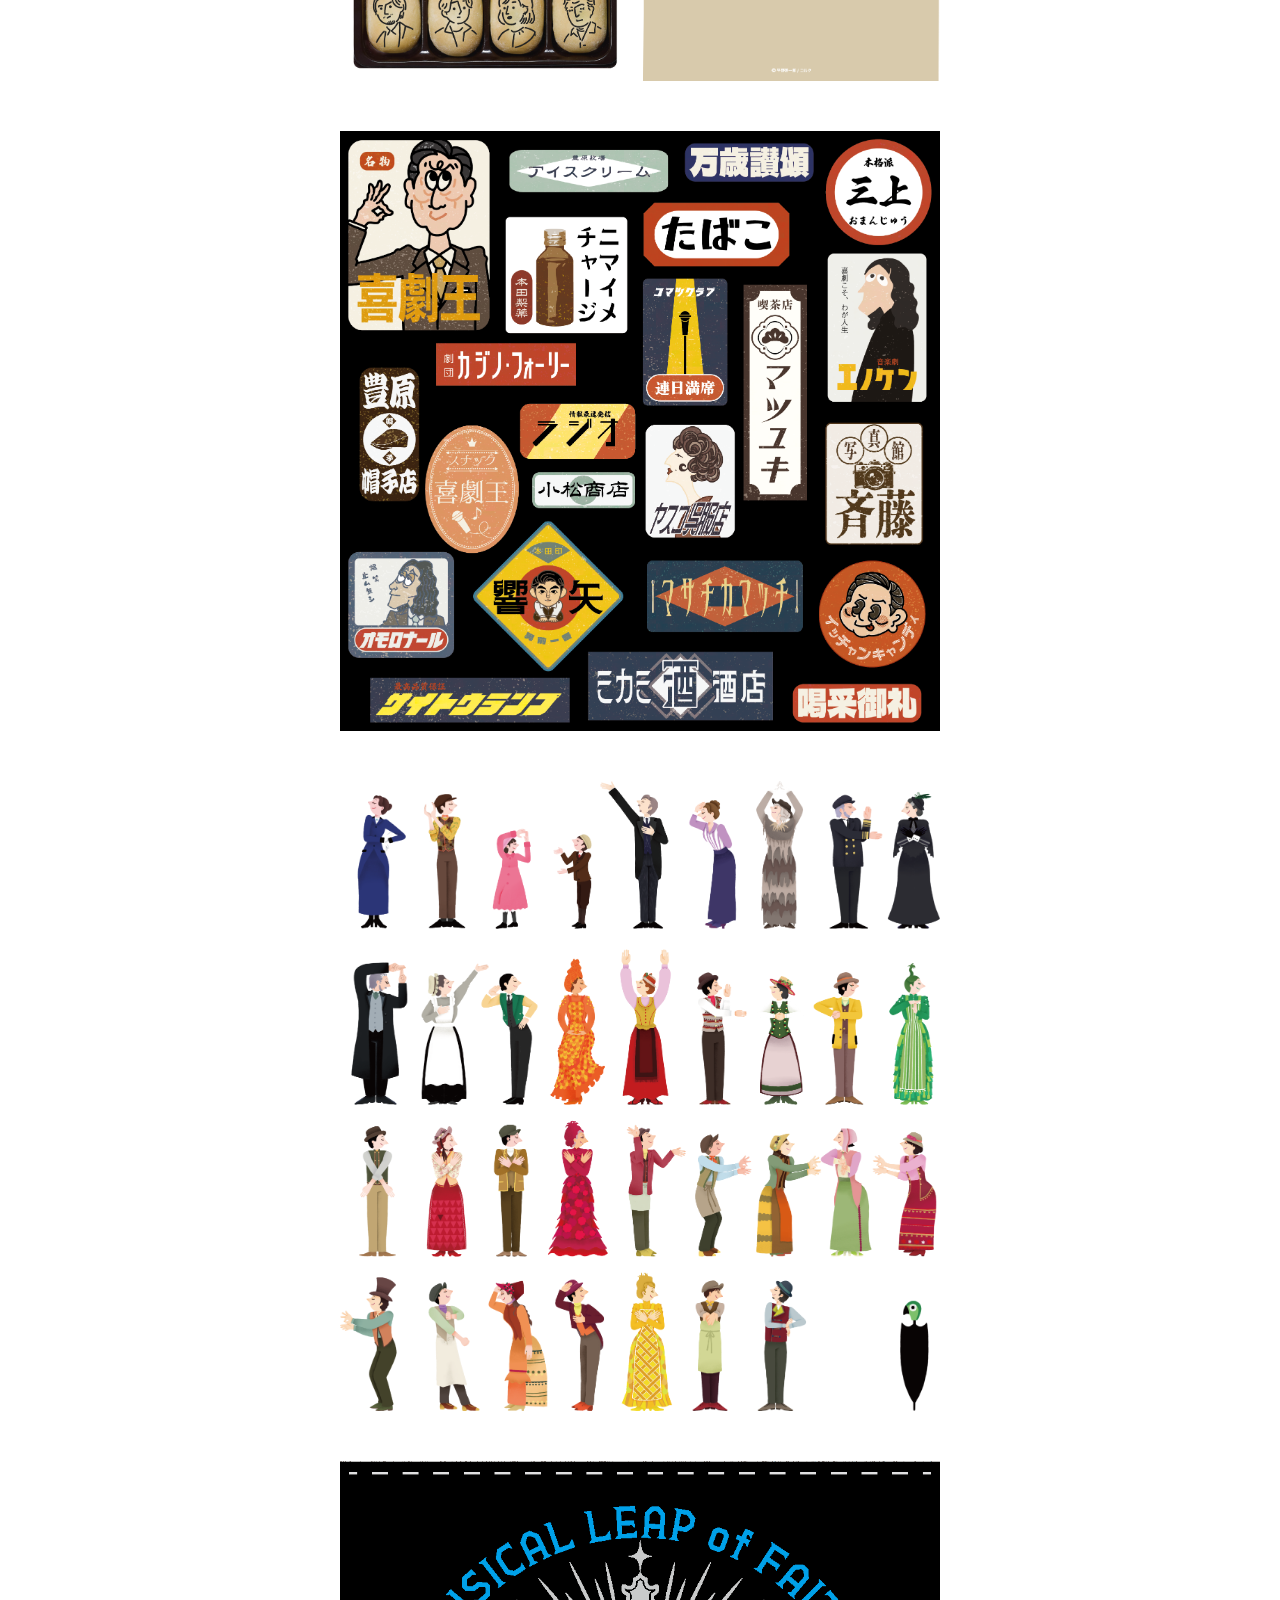
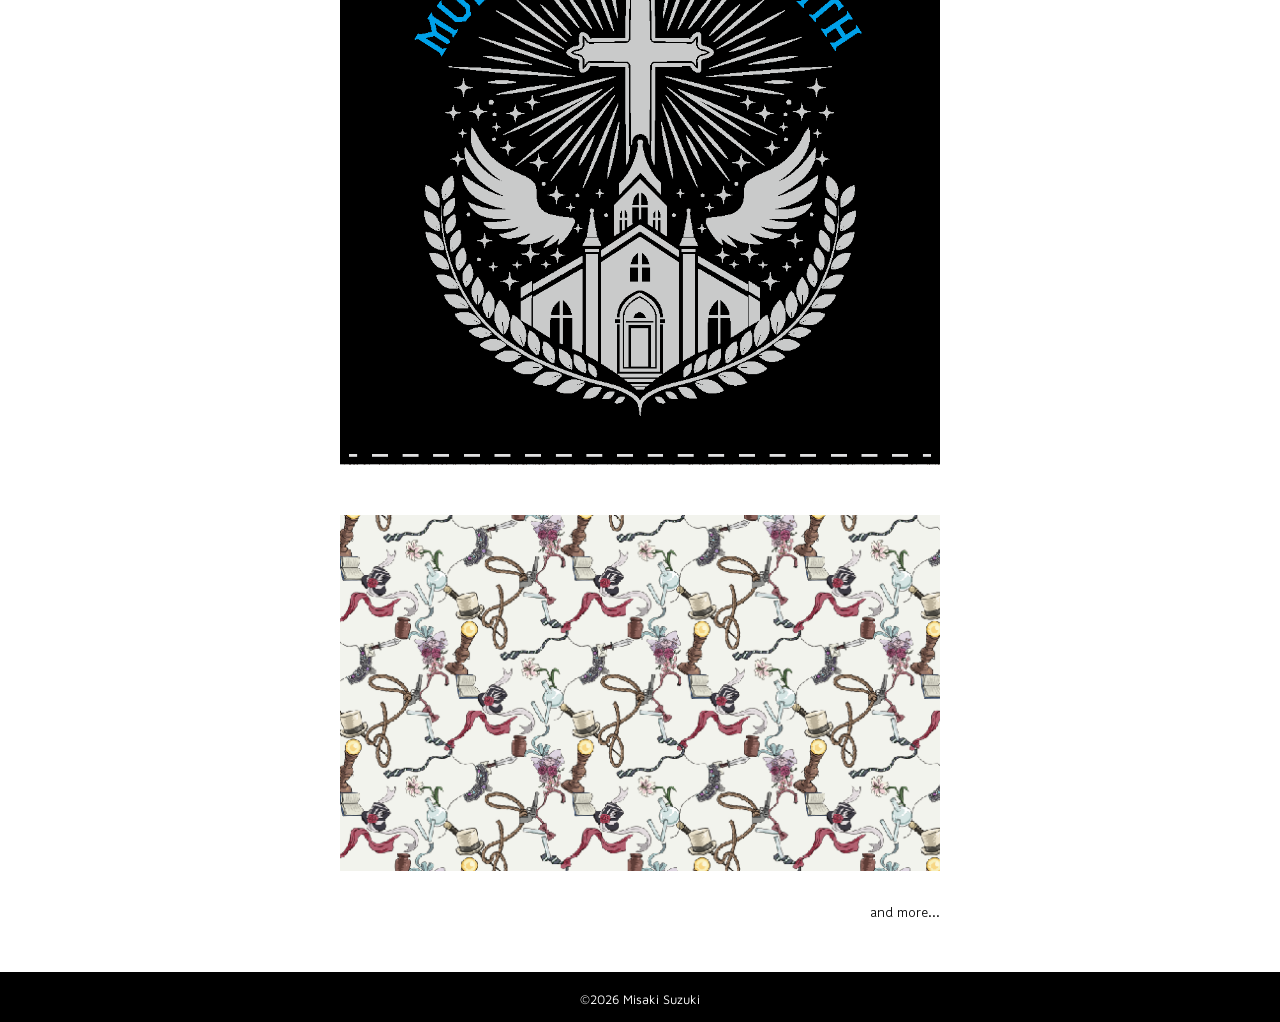
==== commit 1936ab93: "Add files via upload" ====
--- a/index.html
+++ b/index.html
@@ -26,12 +26,12 @@
 
 			<nav class="main-nav" id="main-nav">
 				<ul>
-					<li><a href="index.html">Home</a></li>
-					<li><a href="#service">Service</a></li>
-					<li><a href="#works">Works</a></li>
-					<li><a href="about.html">About</a></li>
-					<li><a href="#flow">制作のながれ</a></li>
-					<li><a href="contact/index.html">お問い合わせ</a></li>
+					<li><a href="index.html">HOME</a></li>
+					<li><a href="#service">SERVICE</a></li>
+					<li><a href="#works">WORKS</a></li>
+					<li><a href="about.html">ABOUT</a></li>
+					<li><a href="#flow">FLOW</a></li>
+					<li><a href="contact/index.html">CONTACT</a></li>
 				</ul>
 			</nav>
 
@@ -104,24 +104,93 @@
 		<div class="common-container">
 			<h2 class="font-gowun">WORKS</h2>
 			
+	<!-- 作品一覧（縦1列） -->
 			<div class="works-item">
-				<img src="images/TLS_towel.webp" alt="">
-				<img src="images/MW2022_charm.webp" alt="">
-				<img src="images/JH2023_handkerchief.webp" alt="">
-				<img src="images/odessa2024_sticker.webp" alt="">
-				<img src="images/aman2025_omanju.webp" alt="">
-				<img src="images/enoken2025_bag.webp" alt="">
-				<img src="images/MP2026_goods.webp" alt="">
-				<img src="images/LOF2026.webp" alt="">
-				<img src="images/J&H2026_handkerchief.webp" alt="">
+				<div class="work-thumb" 
+						data-img="images/TLS_towel.webp" 
+						data-title="GOODS / Original Towel" 
+						data-desc="ミュージカル『東京ラブストーリー』<br>2022年公演<br>納品先：ホリプロ">
+					<img src="images/TLS_towel.webp" alt="東京ラブストーリー">
+				</div>
+
+				<div class="work-thumb" 
+						data-img="images/MW2022_charm.webp" 
+						data-title="GOODS / Original Charm" 
+						data-desc="舞台『奇跡の人』<br>2022年公演<br>納品先：ホリプロ">
+					<img src="images/MW2022_charm.webp" alt="MW2022 charm">
+				</div>
+
+				<div class="work-thumb" 
+						data-img="images/JH2023_handkerchief.webp" 
+						data-title="GOODS / Original Handkerchief" 
+						data-desc="ミュージカル『ジキル＆ハイド』<br>2023年公演<br>納品先：ホリプロ">
+					<img src="images/JH2023_handkerchief.webp" alt="JH2023 handkerchief">
+				</div>
+
+				<div class="work-thumb" 
+						data-img="images/odessa2024_sticker.webp" 
+						data-title="GOODS / Original Sticker" 
+						data-desc="舞台『オデッサ』<br>2024年公演<br>納品先：ホリプロ">
+					<img src="images/odessa2024_sticker.webp" alt="odessa2024 sticker">
+				</div>
+
+				<div class="work-thumb" 
+						data-img="images/aman2025_omanju.webp" 
+						data-title="GOODS / Original Sweets&Package" 
+						data-desc="ミュージカル『ある男』<br>2025年公演<br>納品先：ホリプロ">
+					<img src="images/aman2025_omanju.webp" alt="aman2025 omanju">
+				</div>
+
+				<div class="work-thumb" 
+						data-img="images/enoken2025_bag.webp" 
+						data-title="GOODS / Original Tote Bag" 
+						data-desc="音楽劇『エノケン』<br>2025年公演<br>納品先：ホリプロ">
+					<img src="images/enoken2025_bag.webp" alt="enoken2025 bag">
+				</div>
+
+				<div class="work-thumb" 
+						data-img="images/MP2026_goods.webp" 
+						data-title="ILLUSTRATION / Original Illustration" 
+						data-desc="ミュージカル『メリー・ポピンズ』<br>2026年公演<br>納品先：ホリプロ">
+					<img src="images/MP2026_goods.webp" alt="MP2026 goods">
+				</div>
+
+				<div class="work-thumb" 
+						data-img="images/LOF2026.webp" 
+						data-title="GOODS / Original Pouch" 
+						data-desc="ミュージカル『奇跡を呼ぶ男』<br>2026年公演<br>納品先：ホリプロ">
+					<img src="images/LOF2026.webp" alt="LOF2026">
+				</div>
+
+				<div class="work-thumb" 
+						data-img="images/J&H2026_handkerchief.webp" 
+						data-title="GOODS / Original Handkerchief" 
+						data-desc="ミュージカル『ジキル&ハイド』<br>2026年公演<br>納品先：ホリプロ">
+					<img src="images/J&H2026_handkerchief.webp" alt="J&H2026 handkerchief">
+				</div>
 			</div>
 
 			<div class="more-link">
 				<a href="#" class="font-gowun">and more...</a>
 			</div>
+
 		</div>
 	</section>
-	
+
+	<!-- ★モーダル用HTML -->
+	<div class="modal" id="worksModal">
+		<div class="modal-overlay"></div>
+		<div class="modal-content">
+			<button class="modal-close" aria-label="閉じる">&times;</button>
+			<div class="modal-image-wrap">
+				<img id="modalImg" alt="">
+			</div>
+			<div class="modal-body">
+				<h3 id="modalTitle" class="font-gowun"></h3>
+				<p id="modalDesc" class="font-shippori"></p>
+			</div>
+		</div>
+	</div>
 
 
 		<!-- ＊＊＊＊＊＊＊＊＊＊＊＊制作の流れ＊＊＊＊＊＊＊＊＊＊＊＊ -->
--- a/css/sryle.css
+++ b/css/sryle.css
@@ -424,21 +424,128 @@
   margin-bottom: 40px;
   color: #000000;
 }
-.works-item img {
-  width: 100%;
-  margin-bottom: 50px;
-}
+/* 縦1列の作品リスト */
+.works-item {
+  display: flex;
+  flex-direction: column;
+  gap: 50px; /* 画像同士の間隔 */
+  max-width: 600px;
+  margin: 0 auto;
+}
+
+.work-thumb {
+  cursor: pointer;
+  transition: opacity 0.3s, transform 0.3s;
+}
+
+.work-thumb:hover {
+  opacity: 0.85;
+  transform: translateY(-2px);
+}
+
+.work-thumb img {
+  width: 100%;
+  height: auto;
+  display: block;
+}
+
 /* and more... の位置 */
 .more-link {
   text-align: right;
-  max-width: 900px;
+  max-width: 600px; /* 作品リストの幅に合わせる */
   margin: 30px auto 0;
 }
+
 .more-link a {
-  color: #5d5d7e;
+  color: #000000;
   font-size: 0.9rem;
-}
-
+  text-decoration: none;
+}
+
+/* =========================================================
+モーダル表示
+========================================================= */
+.modal {
+  position: fixed;
+  top: 0;
+  left: 0;
+  width: 100%;
+  height: 100%;
+  display: flex;
+  justify-content: center;
+  align-items: center;
+  z-index: 2000;
+  opacity: 0;
+  visibility: hidden;
+  transition: opacity 0.3s, visibility 0.3s;
+}
+
+.modal.is-open {
+  opacity: 1;
+  visibility: visible;
+}
+
+.modal-overlay {
+  position: absolute;
+  top: 0;
+  left: 0;
+  width: 100%;
+  height: 100%;
+  background-color: rgba(0, 0, 0, 0.75);
+}
+
+.modal-content {
+  position: relative;
+  background-color: #fcfcfc;
+  width: 90%;
+  max-width: 500px;
+  max-height: 85vh;
+  overflow-y: auto;
+  padding: 30px 25px 40px;
+  border-radius: 4px;
+  box-shadow: 0 10px 30px rgba(0, 0, 0, 0.3);
+  z-index: 10;
+  text-align: center;
+}
+
+.modal-close {
+  position: absolute;
+  top: 10px;
+  right: 15px;
+  background: none;
+  border: none;
+  font-size: 2rem;
+  color: #666;
+  cursor: pointer;
+  line-height: 1;
+  padding: 5px;
+}
+
+.modal-image-wrap {
+  margin-bottom: 25px;
+  background-color: #f4f4f4;
+  padding: 15px;
+}
+
+.modal-image-wrap img {
+  width: 100%;
+  max-height: 50vh;
+  object-fit: contain;
+  display: block;
+  margin: 0 auto;
+}
+
+.modal-body h3 {
+  font-size: 1rem;
+  color: #1a1a1a;
+  margin-bottom: 12px;
+}
+
+.modal-body p {
+  font-size: 0.7rem;
+  line-height: 1.8;
+  color: #555555;
+}
 
 /* =========================================================
 ABOUTページ
@@ -736,7 +843,7 @@
 /* 欄内（記入例）のフォント指定 */
 #type {
   font-family: serif;
-  color: #2b2b3f;
+  color: #999;
 }
 .contact-form {
   margin-top: 30px;
@@ -816,8 +923,7 @@
 }
 /* チェックが入った時 */
 .form-agreement input[type=checkbox]:checked + label::before {
-  background-color:  #5d5d7e; /* サイトのアクセントカラー */
-  border-color:  #5d5d7e;
+  background-color:  #4dff00; /* サイトのアクセントカラー */
 }
 /* レ点 */
 .form-agreement label {
@@ -839,8 +945,8 @@
   font-size: 0.9rem;
 }
 .form-agreement a {
-  color: #2b2b3f;
-  border-bottom: 1px solid #2b2b3f;
+  color: #020202;
+  border-bottom: 1px solid #000000;
   padding-bottom: 0.5px;
 }
 
@@ -848,38 +954,48 @@
 .submit-btn {
   display: block;
   width: 100%;
-  max-width: 200px;
+  max-width: 100px;
   margin: 40px auto;
-  padding: 10px;
-  background: #f8c3cd;
-  color: #333;
+  padding: 5px;
+  background: #4dff00;
+  color: #000;
   border: none;
   border-radius: 4px;
   font-size: 1rem;
-  font-weight: 700;
+  font-weight: 500;
   cursor: pointer;
-  transition: opacity 0.3s;
-  box-shadow: 0 8px 20px  #a99ab3;
-  /* アニメーション */
-  transition: all 0.3s cubic-bezier(0.25, 0.46, 0.45, 0.94);
-  border: none;
-  cursor: pointer;
-  text-align: center;
-}
-.submit-btn:hover {
-  transform: translateY(-2px) scale(1.02);
-  box-shadow: 0 8px 15px #908498;
+
 }
 
 /* ---------------説明書き---------------- */
 .form-note {
   margin-top: 20px;
-  font-family: "Montserrat", sans-serif;
-  font-size: 0.8rem;
-  color: #5d5d7e;
+  font-size: 0.7em;
+  color: #000;
   line-height: 1.6;
-  text-align: center;
-}
+  text-align: left;
+}
+
+/* ---------------FAQ---------------- */
+.FAQ {
+  padding: 40px 30px;
+  color: #000000;
+  background-color: #fff;
+}
+.FAQ-wrapper {
+  max-width: 600px;
+  margin: 0 auto;
+  background-color: #fff;
+}
+.FAQ h2 p {
+  text-align: center;
+  margin: 5px 30px;
+  font-size: .8rem;
+}
+
+
+
+
 
 /*============================================================ 
 サンクスページの設定ここから
